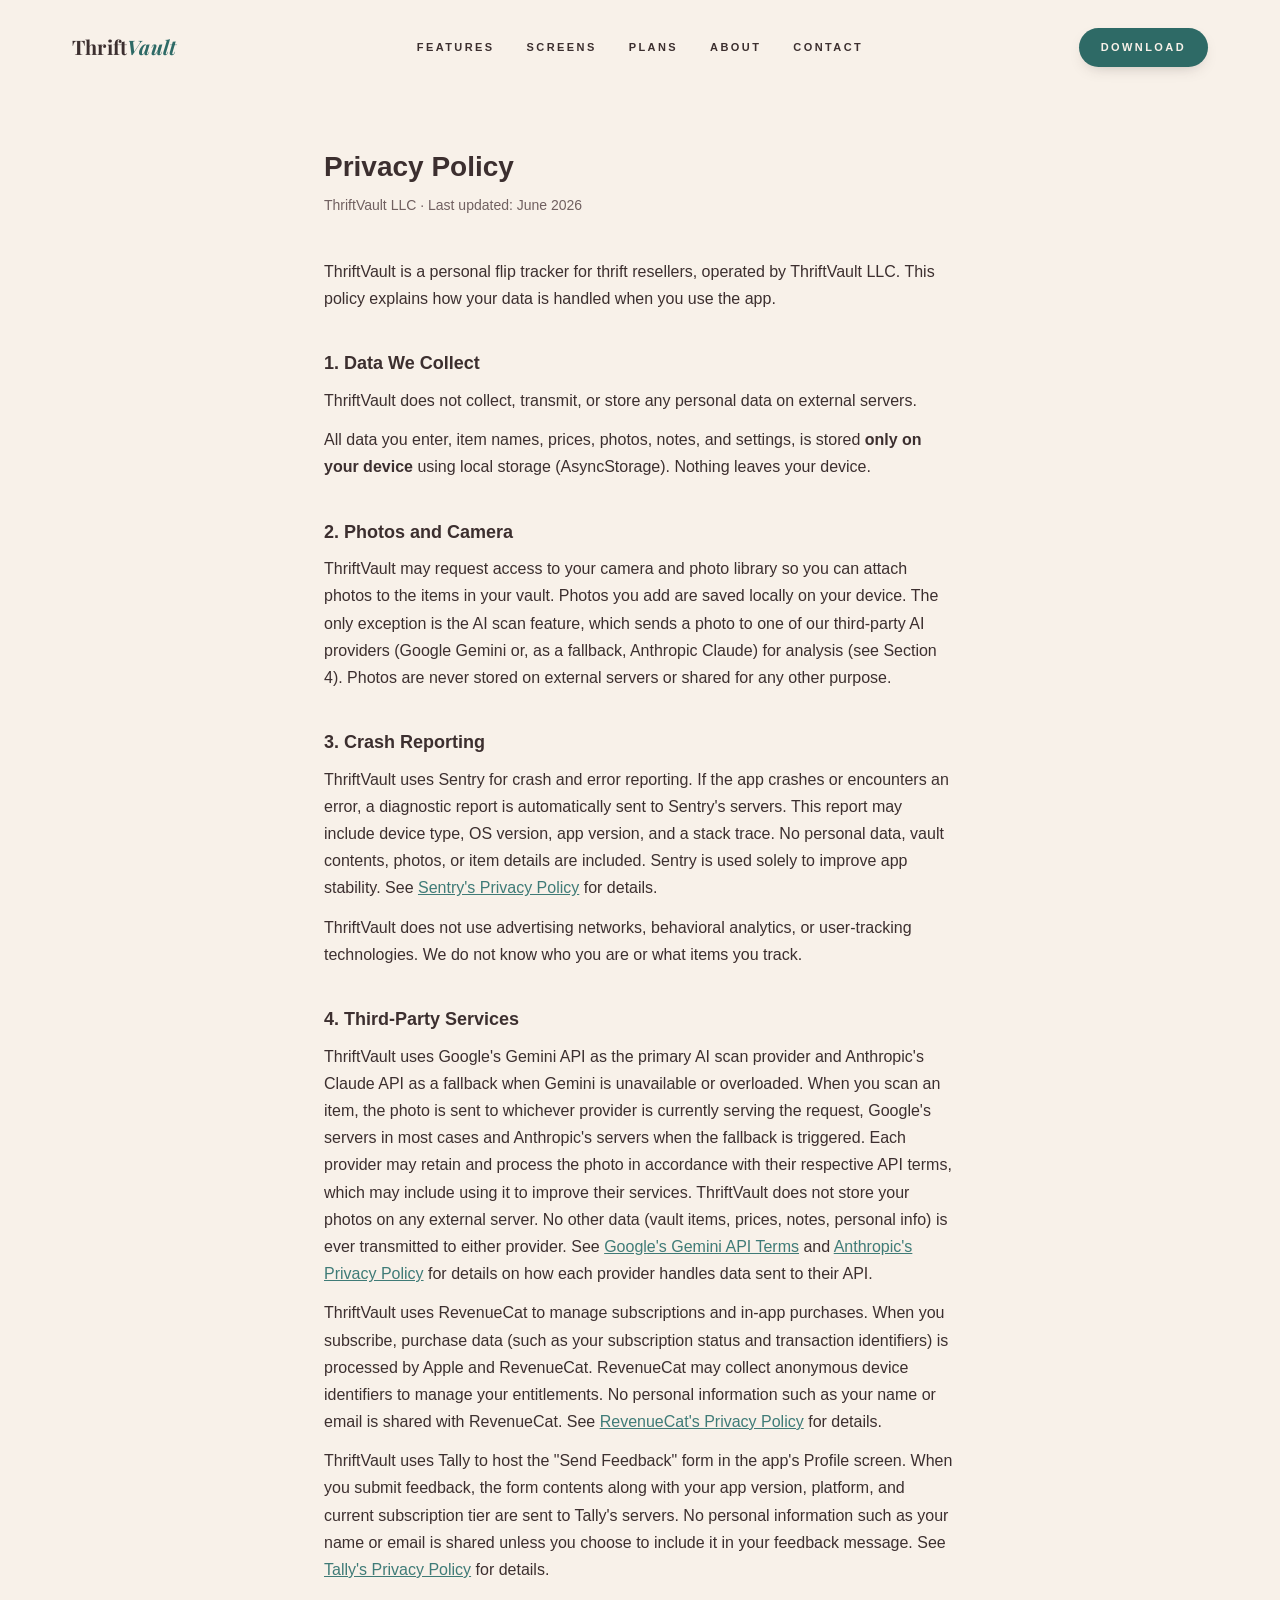
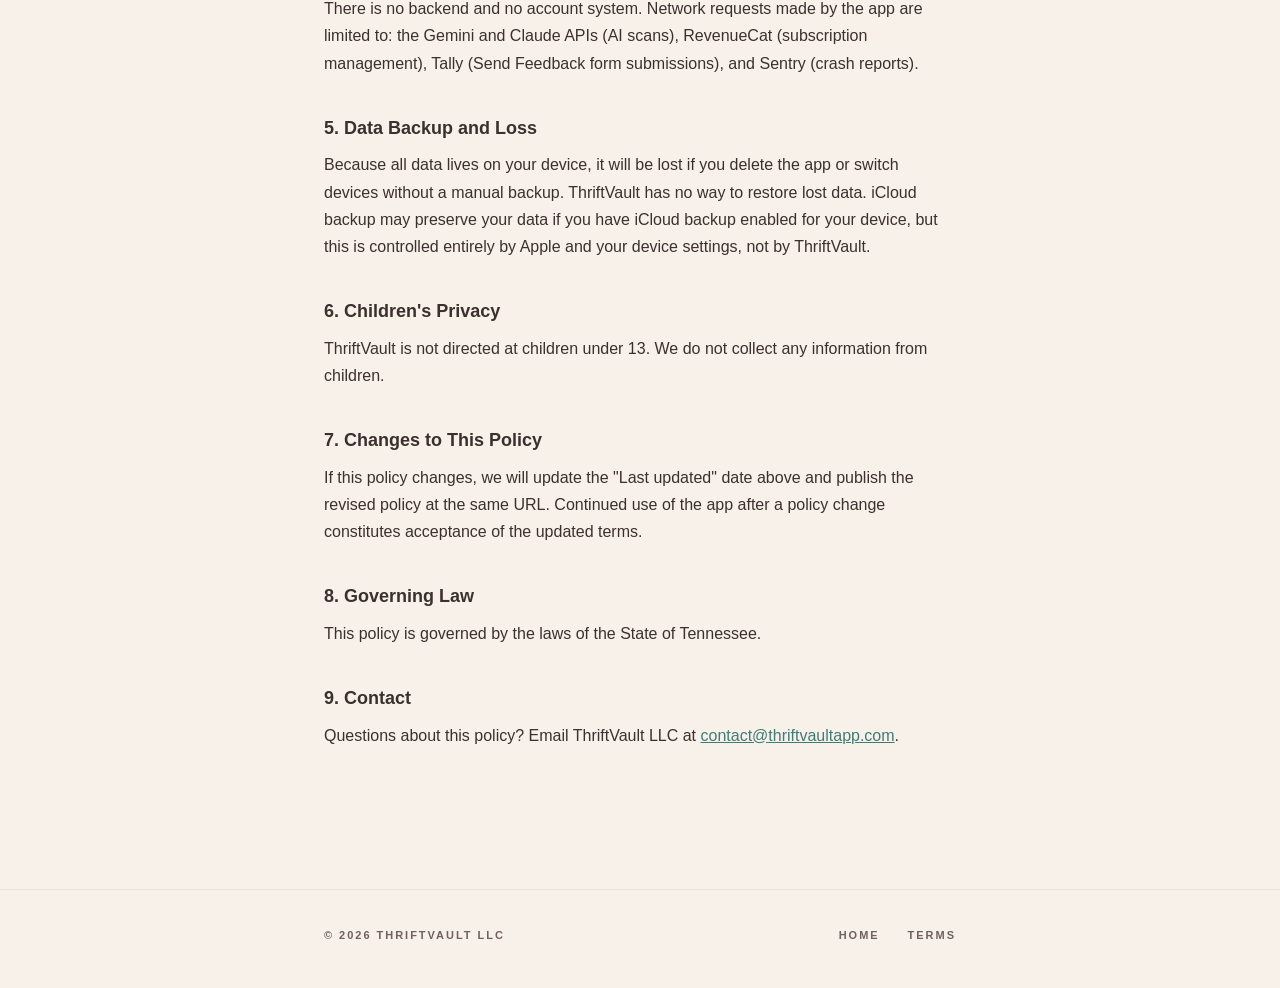
==== privacy-policy/index.html @ 51c5d29d "Remove Download CTA hover color change Keep the subtle lift on hover for affordance, but drop the te" ====
<!DOCTYPE html>
<html lang="en">
<head>
  <meta charset="UTF-8" />
  <meta name="viewport" content="width=device-width, initial-scale=1.0" />
  <title>ThriftVault, Privacy Policy</title>
  <link rel="preconnect" href="https://fonts.googleapis.com" />
  <link rel="preconnect" href="https://fonts.gstatic.com" crossorigin />
  <link href="https://fonts.googleapis.com/css2?family=Playfair+Display:ital,wght@0,700;1,700&display=swap" rel="stylesheet" />
  <style>
    *, *::before, *::after { box-sizing: border-box; }
    body {
      font-family: -apple-system, BlinkMacSystemFont, "Segoe UI", Helvetica, Arial, sans-serif;
      font-size: 16px;
      line-height: 1.7;
      color: #3C2F2F;
      background: #F8F1E9;
      margin: 0;
      padding: 0;
    }
    .wrap {
      max-width: 680px;
      margin: 0 auto;
      padding: 48px 24px 80px;
    }
    h1 {
      font-size: 28px;
      font-weight: 700;
      margin: 0 0 4px;
    }
    .meta {
      font-size: 14px;
      color: #706060;
      margin-bottom: 40px;
    }
    h2 {
      font-size: 18px;
      font-weight: 600;
      margin: 36px 0 8px;
    }
    p, li { color: #3C2F2F; margin: 0 0 12px; }
    ul { padding-left: 20px; margin: 0 0 12px; }
    a { color: #3F7B77; }
    hr { border: none; border-top: 1px solid #E8E2DC; margin: 40px 0; }
    footer {
      border-top: 1px solid #E8E2DC;
      padding: 32px 0 40px;
      margin-top: 48px;
    }
    .footer-inner {
      max-width: 680px;
      margin: 0 auto;
      padding: 0 24px;
      display: flex;
      align-items: center;
      justify-content: space-between;
      gap: 16px;
      flex-wrap: wrap;
    }
    .footer-imprint {
      font-size: 11px;
      letter-spacing: 0.18em;
      text-transform: uppercase;
      color: #706060;
      font-weight: 600;
    }
    .footer-links {
      display: flex;
      gap: 28px;
    }
    .footer-links a {
      position: relative;
      font-size: 11px;
      letter-spacing: 0.18em;
      text-transform: uppercase;
      color: #706060;
      font-weight: 600;
      text-decoration: none;
      padding: 4px 0;
      transition: color 160ms ease;
    }
    .footer-links a::after {
      content: '';
      position: absolute;
      left: 0;
      right: 0;
      bottom: -2px;
      height: 1px;
      background: #B5934F;
      transform: scaleX(0);
      transform-origin: center;
      transition: transform 220ms cubic-bezier(0.2, 0.8, 0.3, 1.0);
    }
    .footer-links a:hover { color: #3C2F2F; }
    .footer-links a:hover::after { transform: scaleX(1); }
    .topbar {
      display: grid;
      grid-template-columns: 1fr auto 1fr;
      align-items: center;
      gap: 24px;
      padding: 28px 32px;
      max-width: 1200px;
      margin: 0 auto;
    }
    .wordmark-link {
      justify-self: start;
      text-decoration: none;
    }
    .wordmark {
      font-family: 'Playfair Display', Georgia, serif;
      font-weight: 700;
      font-size: 20px;
      letter-spacing: 0.01em;
      color: #3C2F2F;
    }
    .wordmark em {
      font-style: italic;
      color: #2E6A66;
    }
    .topnav {
      display: flex;
      gap: 32px;
      justify-self: center;
    }
    .topnav a {
      position: relative;
      font-size: 11px;
      letter-spacing: 0.22em;
      text-transform: uppercase;
      color: #3C2F2F;
      text-decoration: none;
      font-weight: 600;
      padding: 4px 0;
      transition: color 160ms ease;
    }
    .topnav a::after {
      content: '';
      position: absolute;
      left: 0;
      right: 0;
      bottom: -2px;
      height: 1px;
      background: #B5934F;
      transform: scaleX(0);
      transform-origin: center;
      transition: transform 220ms cubic-bezier(0.2, 0.8, 0.3, 1.0);
    }
    .topnav a:hover { color: #3C2F2F; }
    .topnav a:hover::after { transform: scaleX(1); }
    .topbar-cta {
      justify-self: end;
      display: inline-block;
      padding: 10px 22px;
      background: #2E6A66;
      color: #F8F1E9;
      font-size: 11px;
      letter-spacing: 0.22em;
      text-transform: uppercase;
      font-weight: 600;
      border-radius: 999px;
      text-decoration: none;
      transition: background 160ms ease, transform 160ms ease, box-shadow 160ms ease;
      box-shadow: 0 6px 16px -8px rgba(60, 47, 47, 0.35);
    }
    .topbar-cta:hover { transform: translateY(-1px); }
    .topbar-cta:active { transform: translateY(1px); }
    .topbar-cta:focus-visible {
      outline: 2px solid #B5934F;
      outline-offset: 4px;
    }
    @media (max-width: 640px) {
      .topbar {
        grid-template-columns: 1fr;
        justify-items: center;
        gap: 14px;
        padding: 20px 24px;
      }
      .wordmark-link { justify-self: center; }
      .topnav { gap: 18px; flex-wrap: wrap; justify-content: center; }
      .topnav a { font-size: 10px; letter-spacing: 0.18em; }
      .topbar-cta { justify-self: center; padding: 9px 20px; font-size: 10px; letter-spacing: 0.18em; }
    }
  </style>
</head>
<body>
  <header class="topbar">
    <a href="/" class="wordmark-link">
      <div class="wordmark">Thrift<em>Vault</em></div>
    </a>
    <nav class="topnav" aria-label="Primary">
      <a href="/#features">Features</a>
      <a href="/#screens">Screens</a>
      <a href="/#plans">Plans</a>
      <a href="/#about">About</a>
      <a href="/#contact">Contact</a>
    </nav>
    <a class="topbar-cta" href="https://apps.apple.com/app/id6772308542" aria-label="Download ThriftVault on the App Store">Download</a>
  </header>
  <div class="wrap">
    <h1>Privacy Policy</h1>
    <p class="meta">ThriftVault LLC &middot; Last updated: June 2026</p>

    <p>
      ThriftVault is a personal flip tracker for thrift resellers, operated by ThriftVault LLC.
      This policy explains how your data is handled when you use the app.
    </p>

    <h2>1. Data We Collect</h2>
    <p>ThriftVault does not collect, transmit, or store any personal data on external servers.</p>
    <p>All data you enter, item names, prices, photos, notes, and settings, is stored
    <strong>only on your device</strong> using local storage (AsyncStorage). Nothing leaves your device.</p>

    <h2>2. Photos and Camera</h2>
    <p>
      ThriftVault may request access to your camera and photo library so you can attach photos to
      the items in your vault. Photos you add are saved locally on your device. The only exception
      is the AI scan feature, which sends a photo to one of our third-party AI providers (Google
      Gemini or, as a fallback, Anthropic Claude) for analysis (see Section 4). Photos are never
      stored on external servers or shared for any other purpose.
    </p>

    <h2>3. Crash Reporting</h2>
    <p>
      ThriftVault uses Sentry for crash and error reporting. If the app crashes or encounters
      an error, a diagnostic report is automatically sent to Sentry's servers. This report may
      include device type, OS version, app version, and a stack trace. No personal data,
      vault contents, photos, or item details are included. Sentry is used solely to improve
      app stability. See <a href="https://sentry.io/privacy/">Sentry's Privacy Policy</a> for details.
    </p>
    <p>
      ThriftVault does not use advertising networks, behavioral analytics, or user-tracking
      technologies. We do not know who you are or what items you track.
    </p>

    <h2>4. Third-Party Services</h2>
    <p>
      ThriftVault uses Google's Gemini API as the primary AI scan provider and Anthropic's Claude
      API as a fallback when Gemini is unavailable or overloaded. When you scan an item, the photo
      is sent to whichever provider is currently serving the request, Google's servers in most
      cases and Anthropic's servers when the fallback is triggered. Each provider may retain and
      process the photo in accordance with their respective API terms, which may include using it
      to improve their services. ThriftVault does not store your photos on any external server.
      No other data (vault items, prices, notes, personal info) is ever transmitted to either
      provider. See
      <a href="https://ai.google.dev/gemini-api/terms">Google's Gemini API Terms</a> and
      <a href="https://www.anthropic.com/legal/privacy">Anthropic's Privacy Policy</a>
      for details on how each provider handles data sent to their API.
    </p>
    <p>
      ThriftVault uses RevenueCat to manage subscriptions and in-app purchases. When you
      subscribe, purchase data (such as your subscription status and transaction identifiers)
      is processed by Apple and RevenueCat. RevenueCat may collect anonymous device identifiers
      to manage your entitlements. No personal information such as your name or email is shared
      with RevenueCat. See
      <a href="https://www.revenuecat.com/privacy/">RevenueCat's Privacy Policy</a> for details.
    </p>
    <p>
      ThriftVault uses Tally to host the "Send Feedback" form in the app's Profile screen.
      When you submit feedback, the form contents along with your app version, platform, and
      current subscription tier are sent to Tally's servers. No personal information such as
      your name or email is shared unless you choose to include it in your feedback message.
      See <a href="https://tally.so/help/privacy-policy">Tally's Privacy Policy</a> for details.
    </p>
    <p>
      There is no backend and no account system. Network requests made by the app are limited to:
      the Gemini and Claude APIs (AI scans), RevenueCat (subscription management), Tally
      (Send Feedback form submissions), and Sentry (crash reports).
    </p>

    <h2>5. Data Backup and Loss</h2>
    <p>
      Because all data lives on your device, it will be lost if you delete the app or switch
      devices without a manual backup. ThriftVault has no way to restore lost data.
      iCloud backup may preserve your data if you have iCloud backup enabled for your device,
      but this is controlled entirely by Apple and your device settings, not by ThriftVault.
    </p>

    <h2>6. Children's Privacy</h2>
    <p>
      ThriftVault is not directed at children under 13. We do not collect any
      information from children.
    </p>

    <h2>7. Changes to This Policy</h2>
    <p>
      If this policy changes, we will update the "Last updated" date above and publish the
      revised policy at the same URL. Continued use of the app after a policy change
      constitutes acceptance of the updated terms.
    </p>

    <h2>8. Governing Law</h2>
    <p>
      This policy is governed by the laws of the State of Tennessee.
    </p>

    <h2>9. Contact</h2>
    <p>
      Questions about this policy? Email ThriftVault LLC at
      <a href="mailto:contact@thriftvaultapp.com">contact@thriftvaultapp.com</a>.
    </p>

  </div>
  <footer>
    <div class="footer-inner">
      <div class="footer-imprint">© 2026 ThriftVault LLC</div>
      <div class="footer-links">
        <a href="/">Home</a>
        <a href="/terms/">Terms</a>
      </div>
    </div>
  </footer>
</body>
</html>
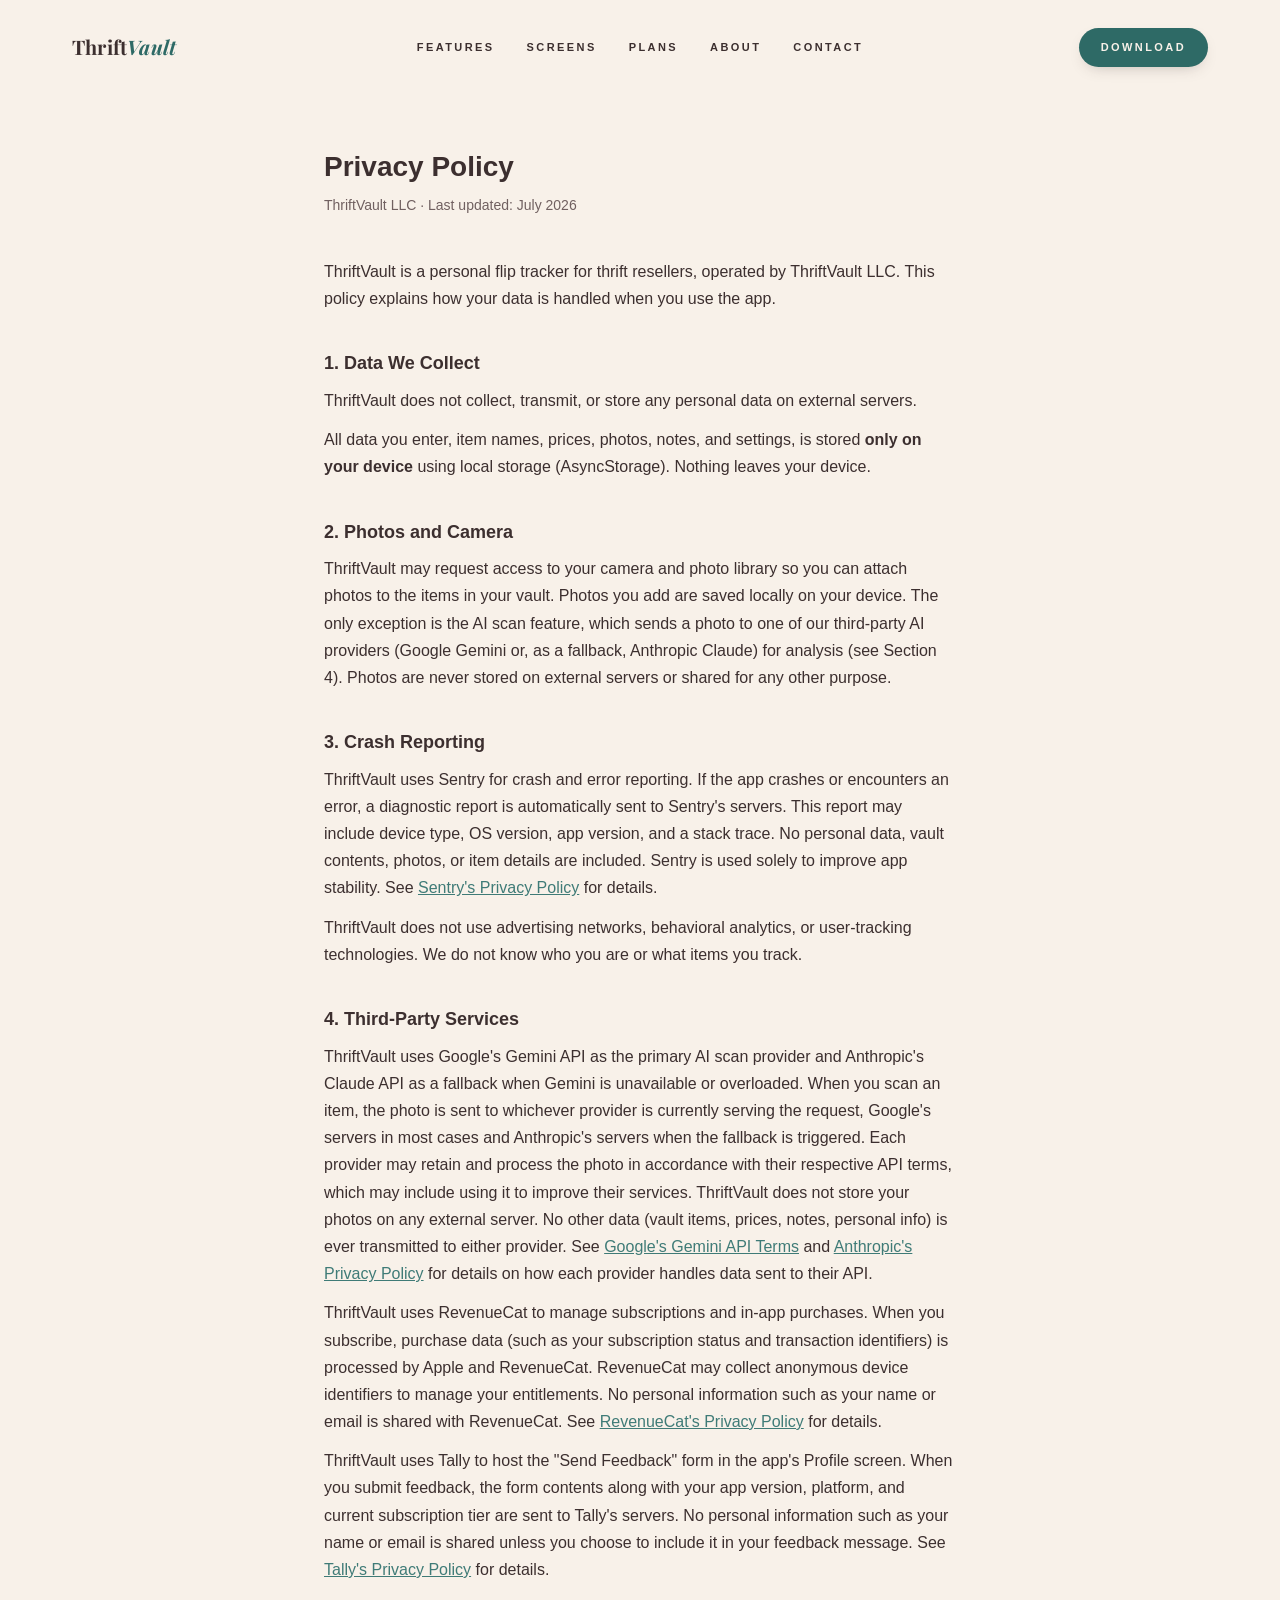
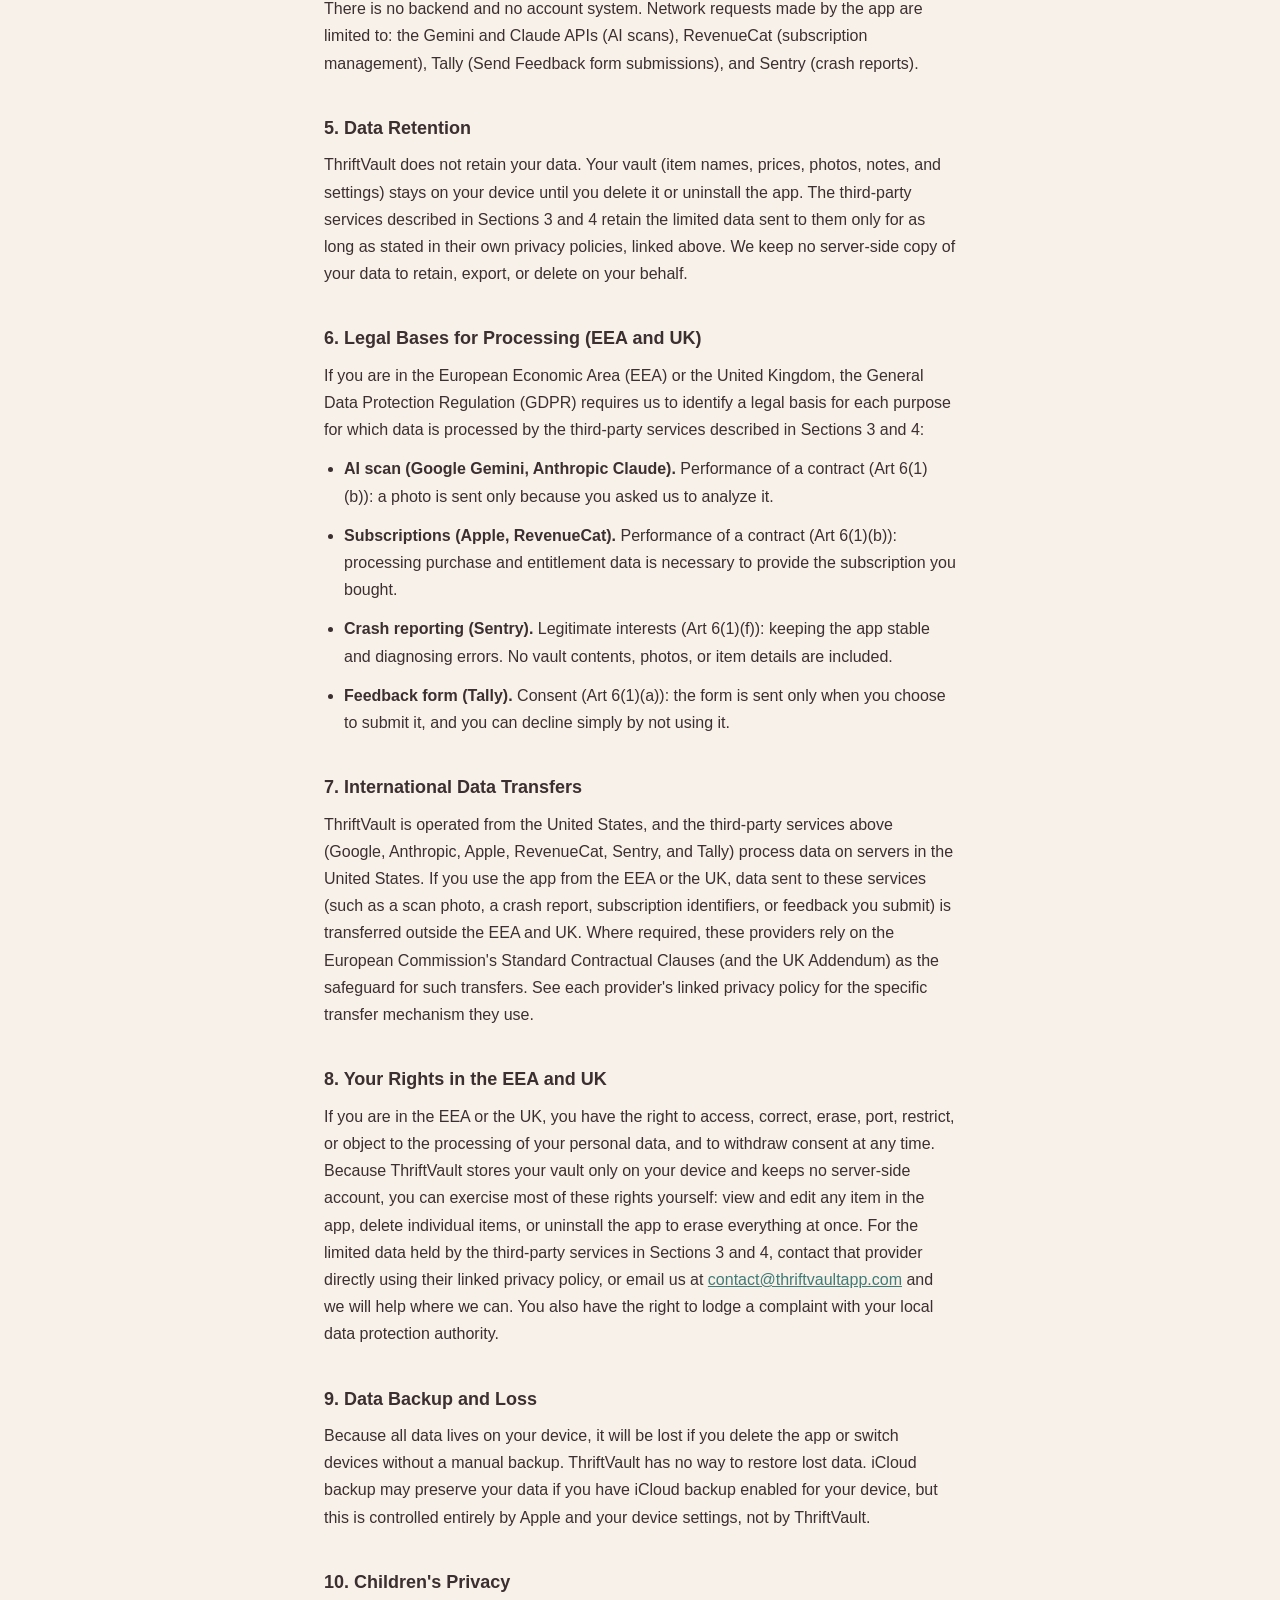
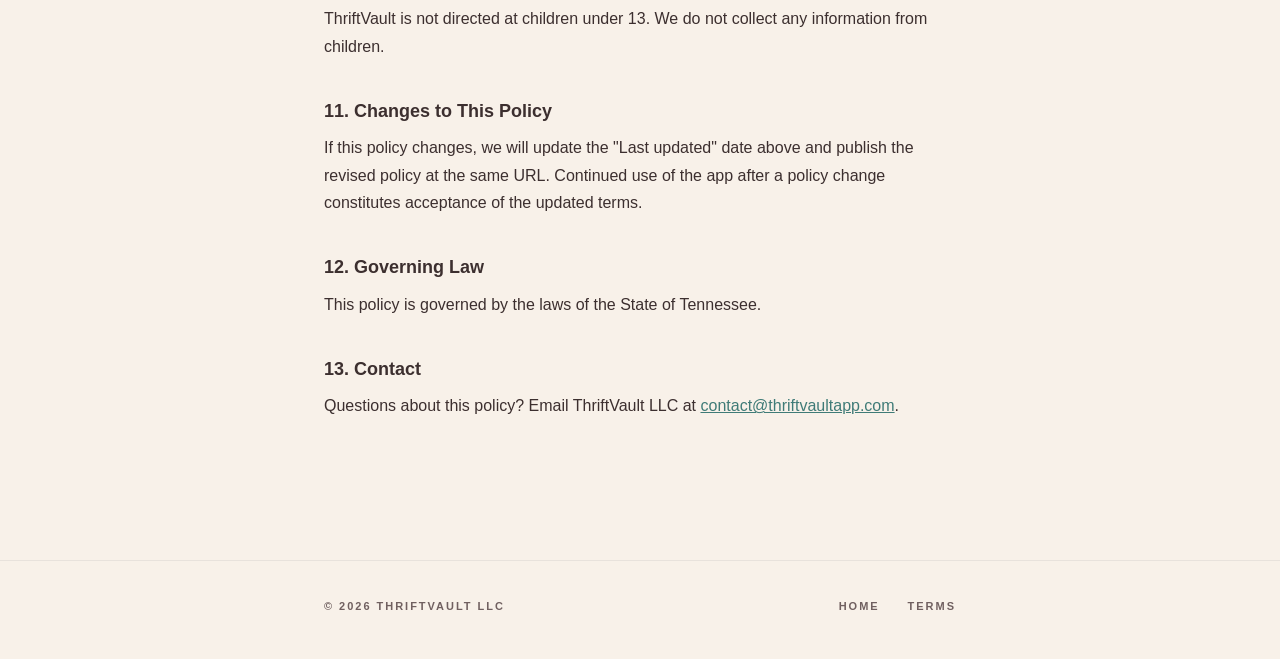
==== commit cfc7cb72: "Self-host fonts and add GDPR sections to privacy policy EU launch prep: replace the Google Fonts CDN" ====
--- a/privacy-policy/index.html
+++ b/privacy-policy/index.html
@@ -4,9 +4,7 @@
   <meta charset="UTF-8" />
   <meta name="viewport" content="width=device-width, initial-scale=1.0" />
   <title>ThriftVault, Privacy Policy</title>
-  <link rel="preconnect" href="https://fonts.googleapis.com" />
-  <link rel="preconnect" href="https://fonts.gstatic.com" crossorigin />
-  <link href="https://fonts.googleapis.com/css2?family=Playfair+Display:ital,wght@0,700;1,700&display=swap" rel="stylesheet" />
+  <link rel="stylesheet" href="/assets/fonts/fonts.css" />
   <style>
     *, *::before, *::after { box-sizing: border-box; }
     body {
@@ -162,7 +160,7 @@
       transition: background 160ms ease, transform 160ms ease, box-shadow 160ms ease;
       box-shadow: 0 6px 16px -8px rgba(60, 47, 47, 0.35);
     }
-    .topbar-cta:hover { transform: translateY(-1px); }
+    .topbar-cta:hover { color: #F8F1E9; }
     .topbar-cta:active { transform: translateY(1px); }
     .topbar-cta:focus-visible {
       outline: 2px solid #B5934F;
@@ -198,7 +196,7 @@
   </header>
   <div class="wrap">
     <h1>Privacy Policy</h1>
-    <p class="meta">ThriftVault LLC &middot; Last updated: June 2026</p>
+    <p class="meta">ThriftVault LLC &middot; Last updated: July 2026</p>
 
     <p>
       ThriftVault is a personal flip tracker for thrift resellers, operated by ThriftVault LLC.
@@ -267,7 +265,61 @@
       (Send Feedback form submissions), and Sentry (crash reports).
     </p>
 
-    <h2>5. Data Backup and Loss</h2>
+    <h2>5. Data Retention</h2>
+    <p>
+      ThriftVault does not retain your data. Your vault (item names, prices, photos, notes,
+      and settings) stays on your device until you delete it or uninstall the app. The
+      third-party services described in Sections 3 and 4 retain the limited data sent to them
+      only for as long as stated in their own privacy policies, linked above. We keep no
+      server-side copy of your data to retain, export, or delete on your behalf.
+    </p>
+
+    <h2>6. Legal Bases for Processing (EEA and UK)</h2>
+    <p>
+      If you are in the European Economic Area (EEA) or the United Kingdom, the General Data
+      Protection Regulation (GDPR) requires us to identify a legal basis for each purpose for
+      which data is processed by the third-party services described in Sections 3 and 4:
+    </p>
+    <ul>
+      <li><strong>AI scan (Google Gemini, Anthropic Claude).</strong> Performance of a
+      contract (Art 6(1)(b)): a photo is sent only because you asked us to analyze it.</li>
+      <li><strong>Subscriptions (Apple, RevenueCat).</strong> Performance of a contract
+      (Art 6(1)(b)): processing purchase and entitlement data is necessary to provide the
+      subscription you bought.</li>
+      <li><strong>Crash reporting (Sentry).</strong> Legitimate interests (Art 6(1)(f)):
+      keeping the app stable and diagnosing errors. No vault contents, photos, or item
+      details are included.</li>
+      <li><strong>Feedback form (Tally).</strong> Consent (Art 6(1)(a)): the form is sent
+      only when you choose to submit it, and you can decline simply by not using it.</li>
+    </ul>
+
+    <h2>7. International Data Transfers</h2>
+    <p>
+      ThriftVault is operated from the United States, and the third-party services above
+      (Google, Anthropic, Apple, RevenueCat, Sentry, and Tally) process data on servers in
+      the United States. If you use the app from the EEA or the UK, data sent to these
+      services (such as a scan photo, a crash report, subscription identifiers, or feedback
+      you submit) is transferred outside the EEA and UK. Where required, these providers rely
+      on the European Commission's Standard Contractual Clauses (and the UK Addendum) as the
+      safeguard for such transfers. See each provider's linked privacy policy for the specific
+      transfer mechanism they use.
+    </p>
+
+    <h2>8. Your Rights in the EEA and UK</h2>
+    <p>
+      If you are in the EEA or the UK, you have the right to access, correct, erase, port,
+      restrict, or object to the processing of your personal data, and to withdraw consent at
+      any time. Because ThriftVault stores your vault only on your device and keeps no
+      server-side account, you can exercise most of these rights yourself: view and edit any
+      item in the app, delete individual items, or uninstall the app to erase everything at
+      once. For the limited data held by the third-party services in Sections 3 and 4, contact
+      that provider directly using their linked privacy policy, or email us at
+      <a href="mailto:contact@thriftvaultapp.com">contact@thriftvaultapp.com</a> and we will
+      help where we can. You also have the right to lodge a complaint with your local data
+      protection authority.
+    </p>
+
+    <h2>9. Data Backup and Loss</h2>
     <p>
       Because all data lives on your device, it will be lost if you delete the app or switch
       devices without a manual backup. ThriftVault has no way to restore lost data.
@@ -275,25 +327,25 @@
       but this is controlled entirely by Apple and your device settings, not by ThriftVault.
     </p>
 
-    <h2>6. Children's Privacy</h2>
+    <h2>10. Children's Privacy</h2>
     <p>
       ThriftVault is not directed at children under 13. We do not collect any
       information from children.
     </p>
 
-    <h2>7. Changes to This Policy</h2>
+    <h2>11. Changes to This Policy</h2>
     <p>
       If this policy changes, we will update the "Last updated" date above and publish the
       revised policy at the same URL. Continued use of the app after a policy change
       constitutes acceptance of the updated terms.
     </p>
 
-    <h2>8. Governing Law</h2>
+    <h2>12. Governing Law</h2>
     <p>
       This policy is governed by the laws of the State of Tennessee.
     </p>
 
-    <h2>9. Contact</h2>
+    <h2>13. Contact</h2>
     <p>
       Questions about this policy? Email ThriftVault LLC at
       <a href="mailto:contact@thriftvaultapp.com">contact@thriftvaultapp.com</a>.
--- a/assets/fonts/fonts.css
+++ b/assets/fonts/fonts.css
@@ -0,0 +1,54 @@
+/* Self-hosted webfonts, latin subset, woff2.
+   Served from thriftvaultapp.com so no request ever reaches Google's CDN
+   (avoids the Google Fonts IP-transfer GDPR issue). */
+
+@font-face {
+  font-family: 'DM Sans';
+  font-style: normal;
+  font-weight: 400;
+  font-display: swap;
+  src: url('DMSans-Regular.woff2') format('woff2');
+}
+@font-face {
+  font-family: 'DM Sans';
+  font-style: normal;
+  font-weight: 500;
+  font-display: swap;
+  src: url('DMSans-Medium.woff2') format('woff2');
+}
+@font-face {
+  font-family: 'DM Sans';
+  font-style: normal;
+  font-weight: 600;
+  font-display: swap;
+  src: url('DMSans-SemiBold.woff2') format('woff2');
+}
+
+@font-face {
+  font-family: 'Playfair Display';
+  font-style: normal;
+  font-weight: 400;
+  font-display: swap;
+  src: url('PlayfairDisplay-Regular.woff2') format('woff2');
+}
+@font-face {
+  font-family: 'Playfair Display';
+  font-style: italic;
+  font-weight: 400;
+  font-display: swap;
+  src: url('PlayfairDisplay-Italic.woff2') format('woff2');
+}
+@font-face {
+  font-family: 'Playfair Display';
+  font-style: normal;
+  font-weight: 700;
+  font-display: swap;
+  src: url('PlayfairDisplay-Bold.woff2') format('woff2');
+}
+@font-face {
+  font-family: 'Playfair Display';
+  font-style: italic;
+  font-weight: 700;
+  font-display: swap;
+  src: url('PlayfairDisplay-BoldItalic.woff2') format('woff2');
+}
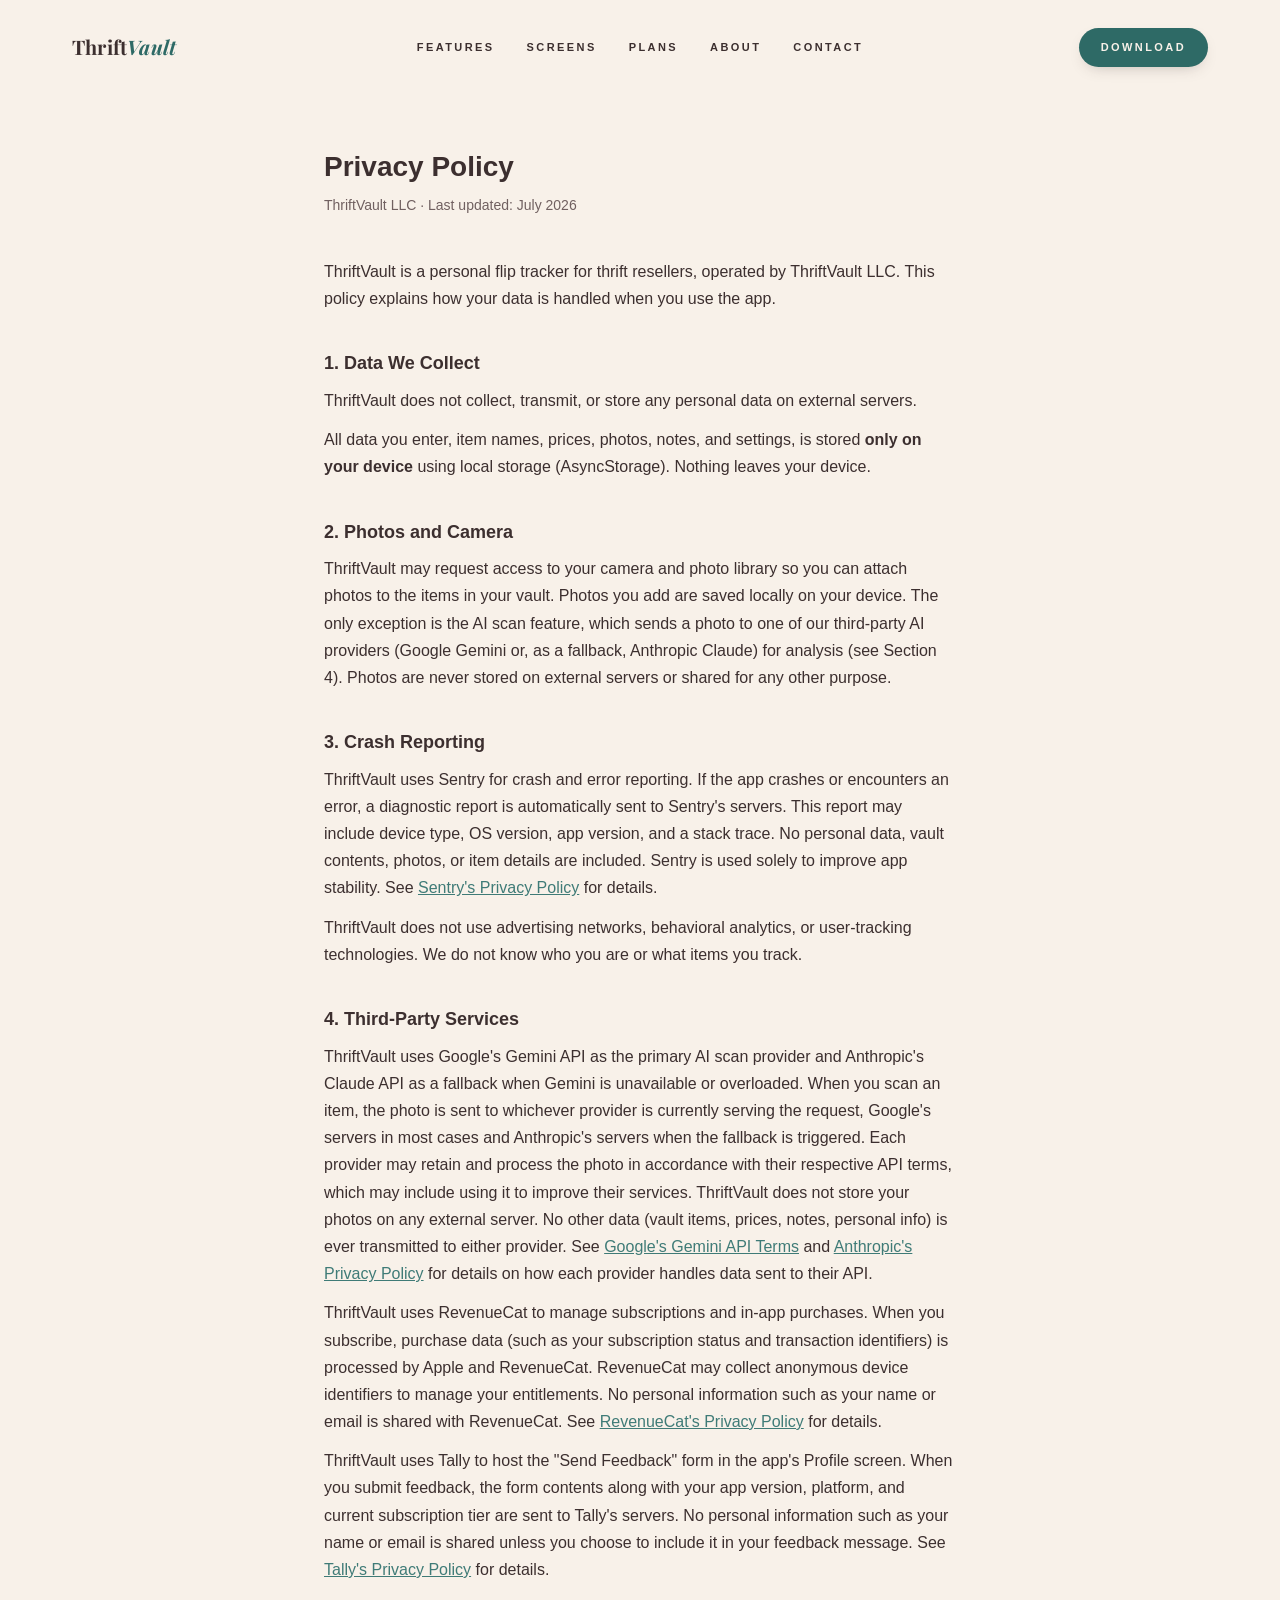
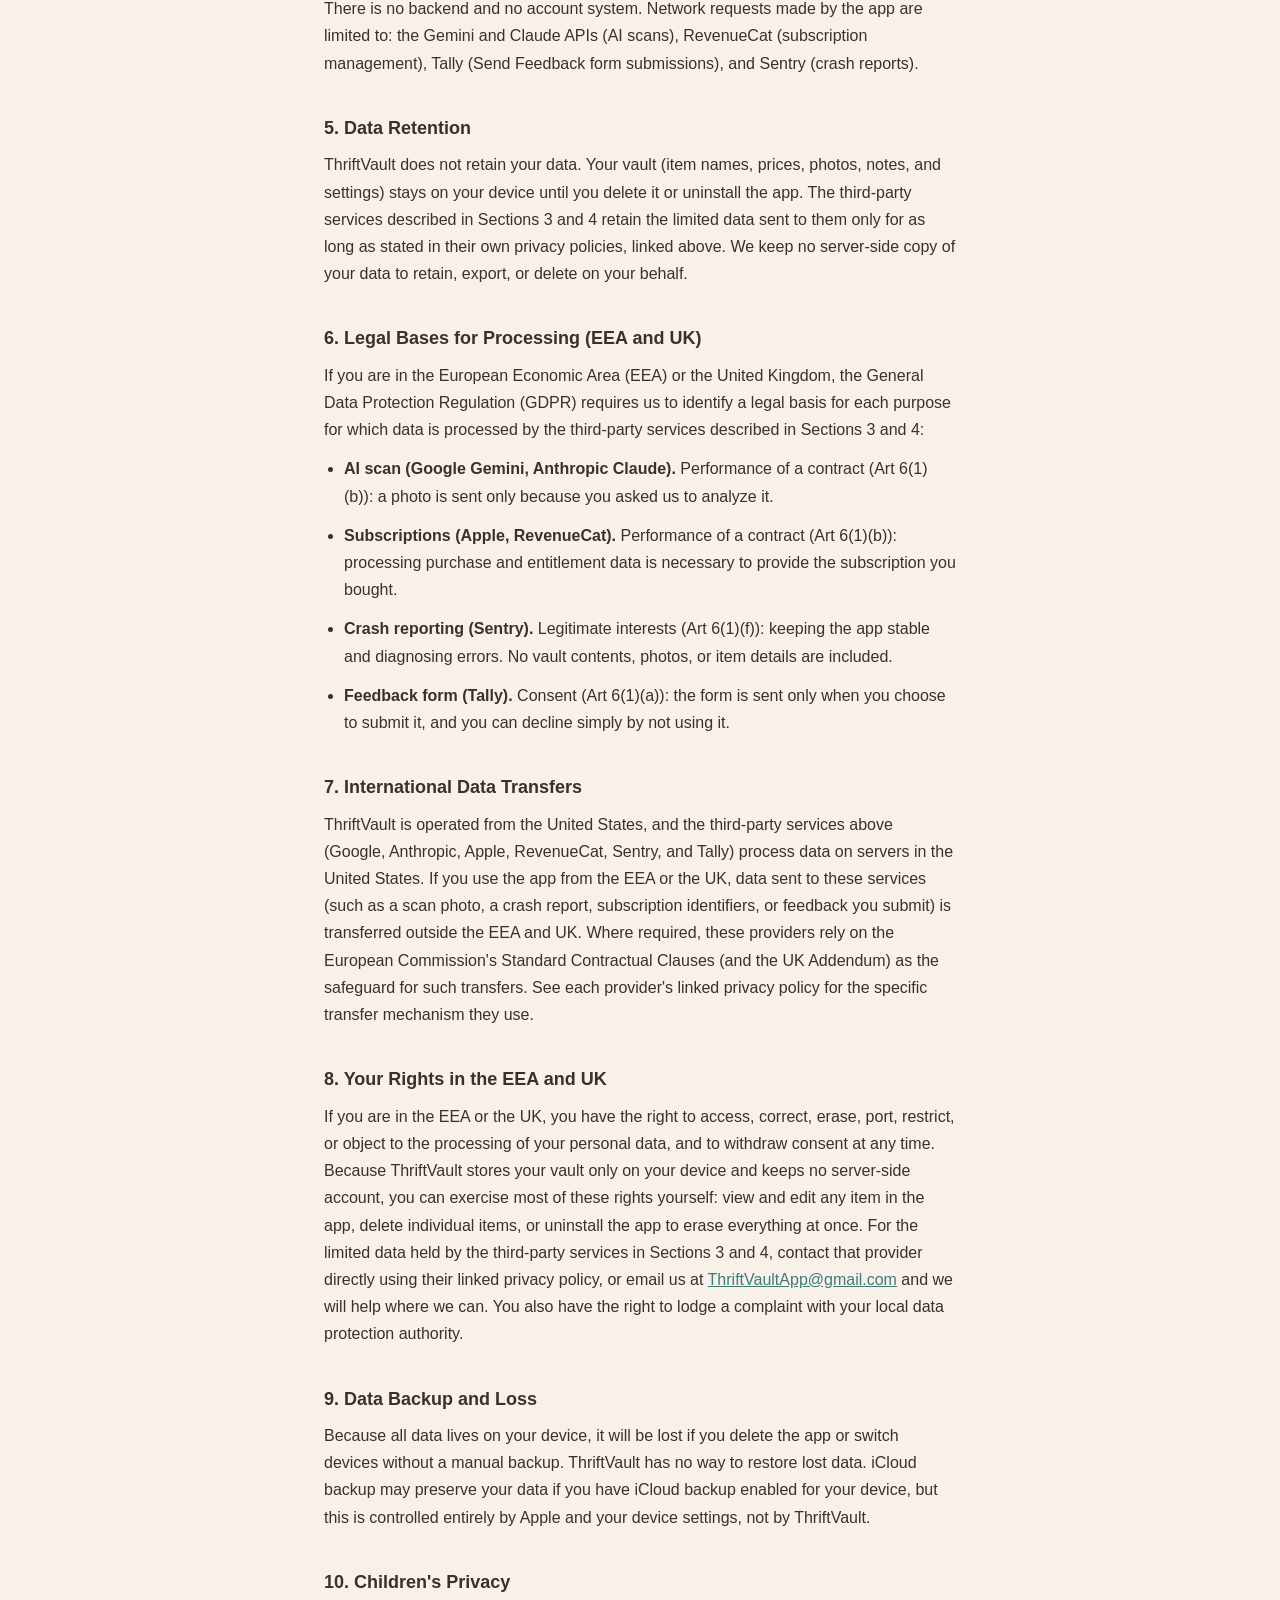
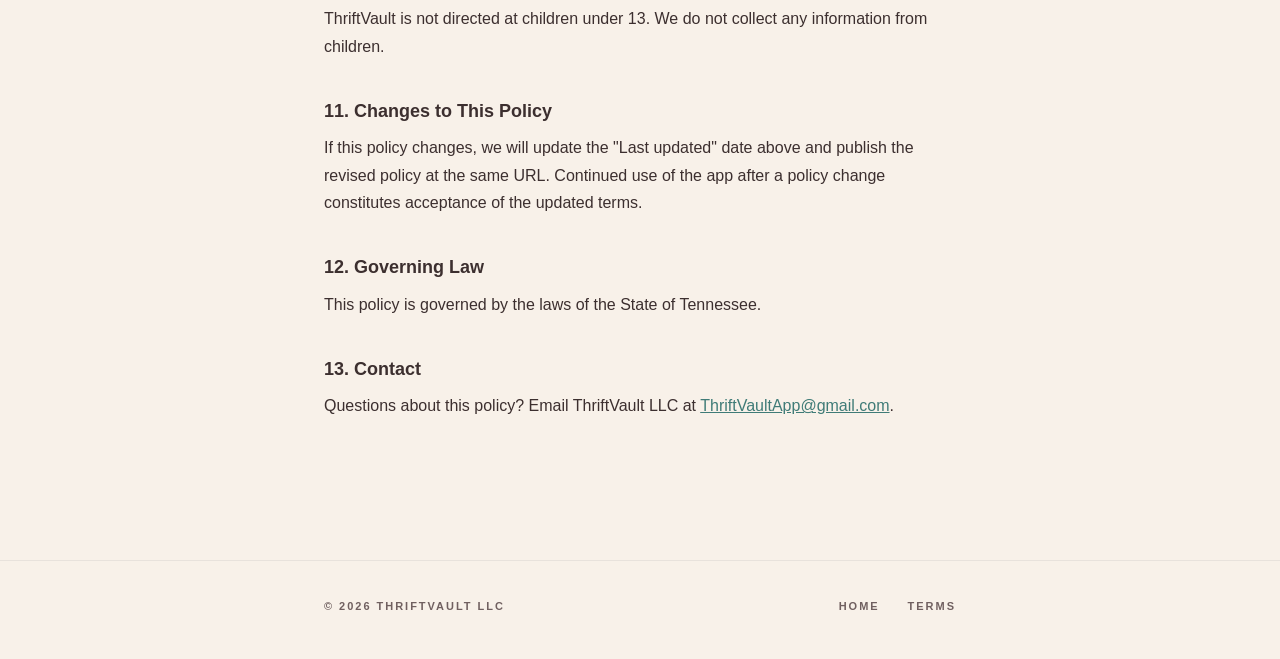
==== commit da6c043d: "Update contact email and simplify screenshots section styling Replace contact@thriftvaultapp.com wit" ====
--- a/privacy-policy/index.html
+++ b/privacy-policy/index.html
@@ -166,17 +166,26 @@
       outline: 2px solid #B5934F;
       outline-offset: 4px;
     }
+    @media (max-width: 920px) {
+      .topbar { padding: 20px 24px; gap: 16px; }
+      .topnav { gap: 24px; }
+    }
+
     @media (max-width: 640px) {
       .topbar {
         grid-template-columns: 1fr;
         justify-items: center;
         gap: 14px;
-        padding: 20px 24px;
       }
       .wordmark-link { justify-self: center; }
-      .topnav { gap: 18px; flex-wrap: wrap; justify-content: center; }
+      .topnav { gap: 22px; }
       .topnav a { font-size: 10px; letter-spacing: 0.18em; }
       .topbar-cta { justify-self: center; padding: 9px 20px; font-size: 10px; letter-spacing: 0.18em; }
+    }
+
+    @media (max-width: 480px) {
+      .topbar { padding: 16px 20px; }
+      .topnav { gap: 18px; }
     }
   </style>
 </head>
@@ -314,7 +323,7 @@
       item in the app, delete individual items, or uninstall the app to erase everything at
       once. For the limited data held by the third-party services in Sections 3 and 4, contact
       that provider directly using their linked privacy policy, or email us at
-      <a href="mailto:contact@thriftvaultapp.com">contact@thriftvaultapp.com</a> and we will
+      <a href="mailto:ThriftVaultApp@gmail.com">ThriftVaultApp@gmail.com</a> and we will
       help where we can. You also have the right to lodge a complaint with your local data
       protection authority.
     </p>
@@ -348,7 +357,7 @@
     <h2>13. Contact</h2>
     <p>
       Questions about this policy? Email ThriftVault LLC at
-      <a href="mailto:contact@thriftvaultapp.com">contact@thriftvaultapp.com</a>.
+      <a href="mailto:ThriftVaultApp@gmail.com">ThriftVaultApp@gmail.com</a>.
     </p>
 
   </div>
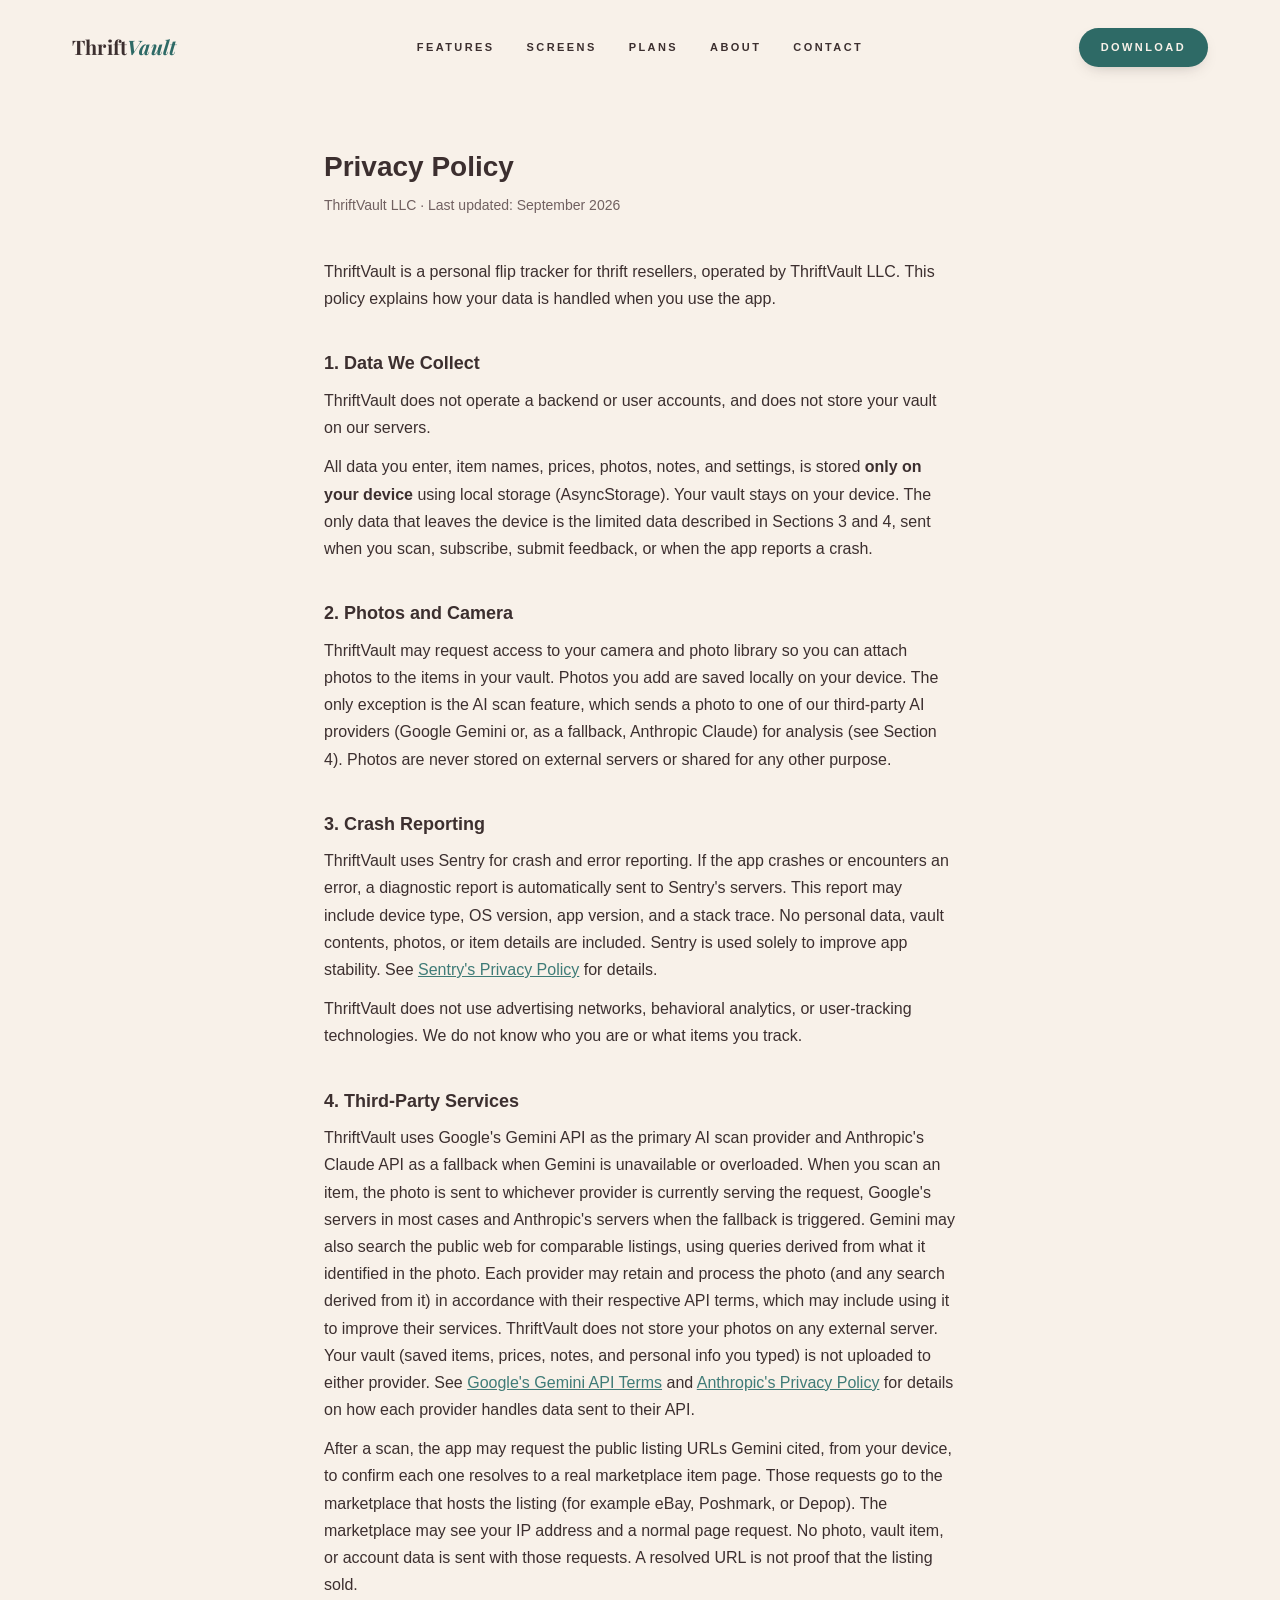
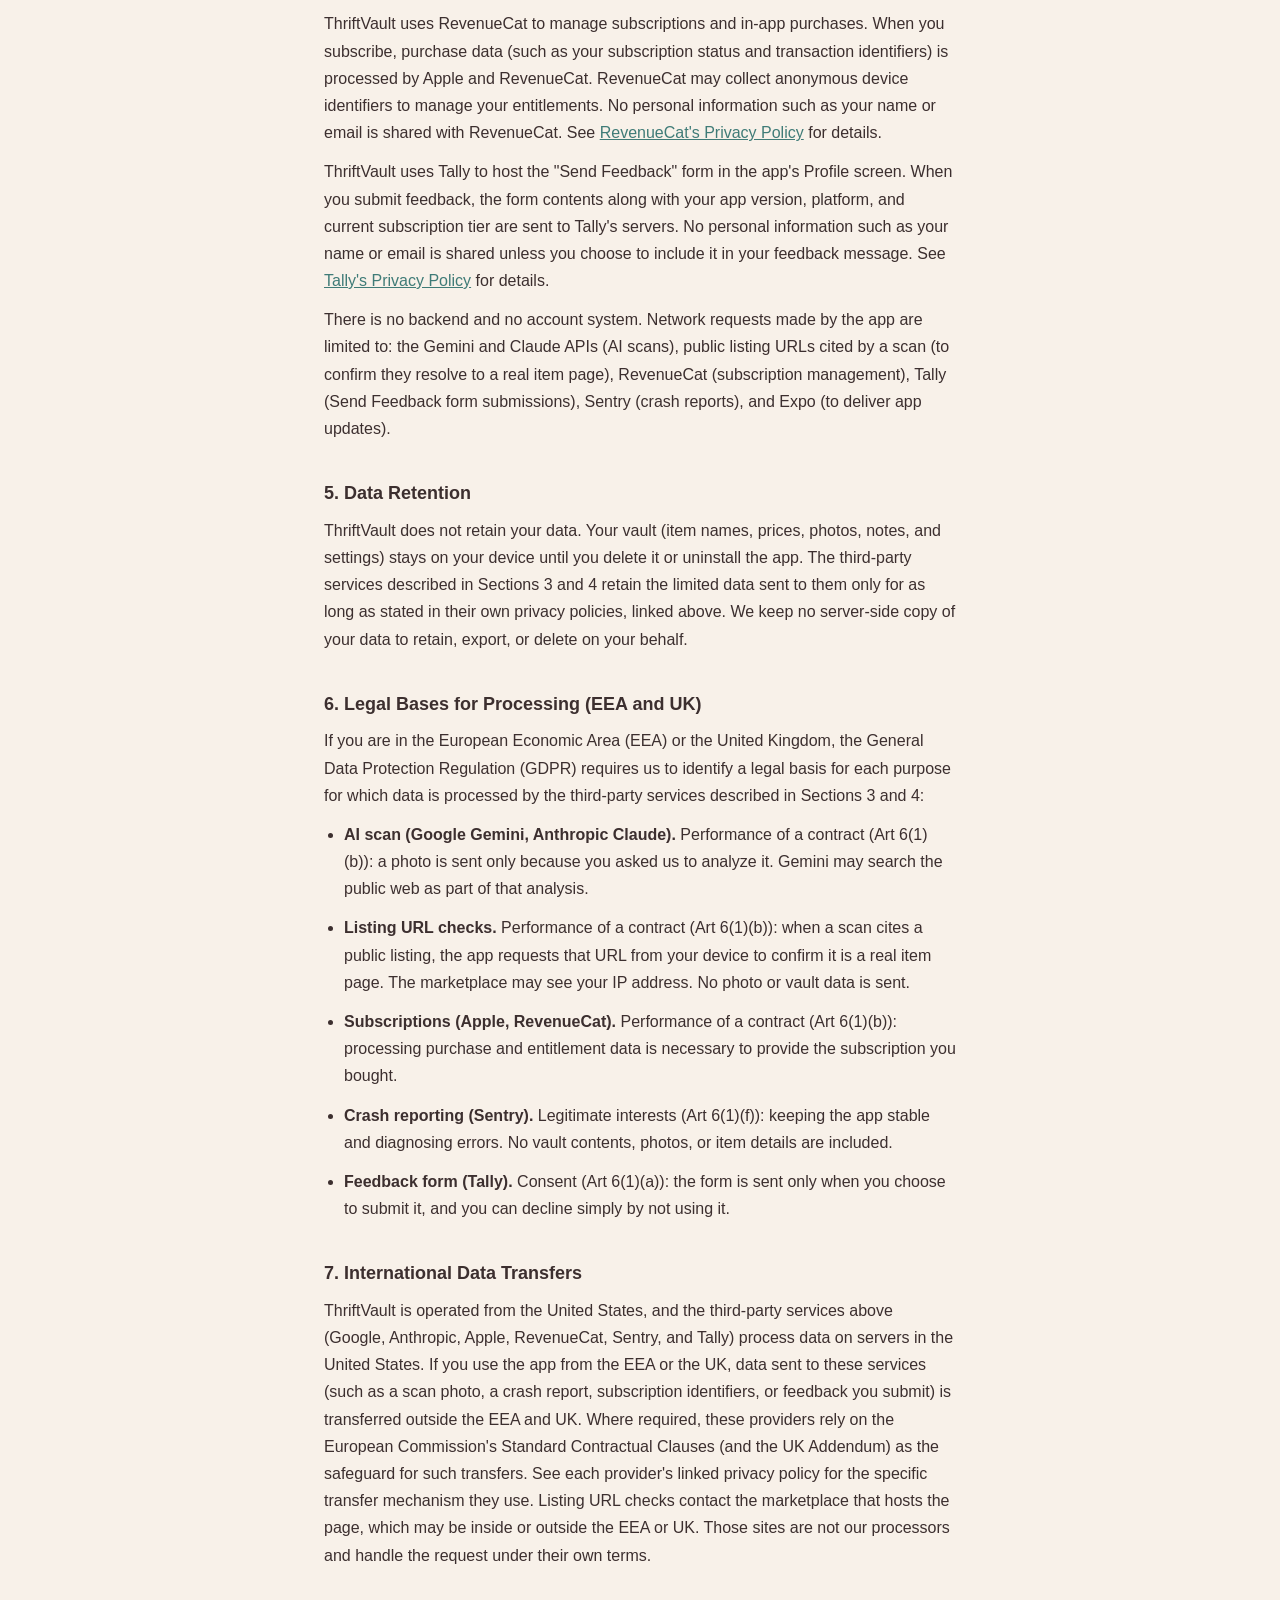
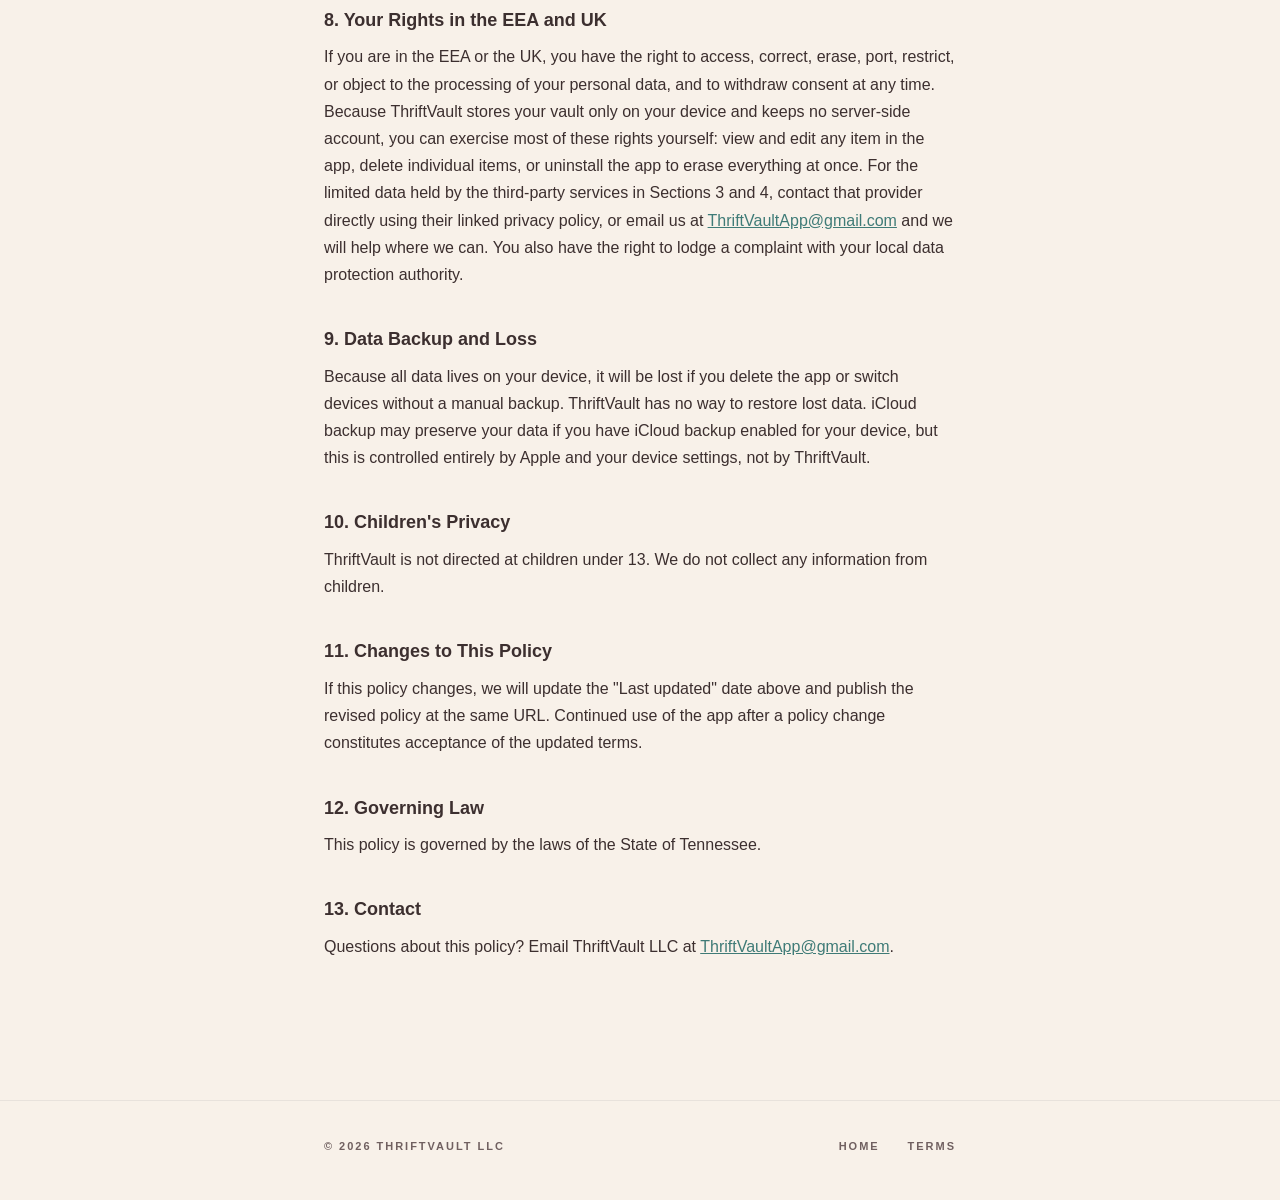
==== commit f99a97f7: "Update privacy and terms for grounded scan listing checks. Co-authored-by: Cursor <cursoragent@curso" ====
--- a/privacy-policy/index.html
+++ b/privacy-policy/index.html
@@ -205,7 +205,7 @@
   </header>
   <div class="wrap">
     <h1>Privacy Policy</h1>
-    <p class="meta">ThriftVault LLC &middot; Last updated: July 2026</p>
+    <p class="meta">ThriftVault LLC &middot; Last updated: September 2026</p>
 
     <p>
       ThriftVault is a personal flip tracker for thrift resellers, operated by ThriftVault LLC.
@@ -213,9 +213,11 @@
     </p>
 
     <h2>1. Data We Collect</h2>
-    <p>ThriftVault does not collect, transmit, or store any personal data on external servers.</p>
+    <p>ThriftVault does not operate a backend or user accounts, and does not store your vault on our servers.</p>
     <p>All data you enter, item names, prices, photos, notes, and settings, is stored
-    <strong>only on your device</strong> using local storage (AsyncStorage). Nothing leaves your device.</p>
+    <strong>only on your device</strong> using local storage (AsyncStorage). Your vault stays
+    on your device. The only data that leaves the device is the limited data described in
+    Sections 3 and 4, sent when you scan, subscribe, submit feedback, or when the app reports a crash.</p>
 
     <h2>2. Photos and Camera</h2>
     <p>
@@ -244,14 +246,22 @@
       ThriftVault uses Google's Gemini API as the primary AI scan provider and Anthropic's Claude
       API as a fallback when Gemini is unavailable or overloaded. When you scan an item, the photo
       is sent to whichever provider is currently serving the request, Google's servers in most
-      cases and Anthropic's servers when the fallback is triggered. Each provider may retain and
-      process the photo in accordance with their respective API terms, which may include using it
-      to improve their services. ThriftVault does not store your photos on any external server.
-      No other data (vault items, prices, notes, personal info) is ever transmitted to either
-      provider. See
+      cases and Anthropic's servers when the fallback is triggered. Gemini may also search the
+      public web for comparable listings, using queries derived from what it identified in the
+      photo. Each provider may retain and process the photo (and any search derived from it) in
+      accordance with their respective API terms, which may include using it to improve their
+      services. ThriftVault does not store your photos on any external server. Your vault (saved
+      items, prices, notes, and personal info you typed) is not uploaded to either provider. See
       <a href="https://ai.google.dev/gemini-api/terms">Google's Gemini API Terms</a> and
       <a href="https://www.anthropic.com/legal/privacy">Anthropic's Privacy Policy</a>
       for details on how each provider handles data sent to their API.
+    </p>
+    <p>
+      After a scan, the app may request the public listing URLs Gemini cited, from your device,
+      to confirm each one resolves to a real marketplace item page. Those requests go to the
+      marketplace that hosts the listing (for example eBay, Poshmark, or Depop). The marketplace
+      may see your IP address and a normal page request. No photo, vault item, or account data
+      is sent with those requests. A resolved URL is not proof that the listing sold.
     </p>
     <p>
       ThriftVault uses RevenueCat to manage subscriptions and in-app purchases. When you
@@ -270,8 +280,9 @@
     </p>
     <p>
       There is no backend and no account system. Network requests made by the app are limited to:
-      the Gemini and Claude APIs (AI scans), RevenueCat (subscription management), Tally
-      (Send Feedback form submissions), and Sentry (crash reports).
+      the Gemini and Claude APIs (AI scans), public listing URLs cited by a scan (to confirm they
+      resolve to a real item page), RevenueCat (subscription management), Tally (Send Feedback
+      form submissions), Sentry (crash reports), and Expo (to deliver app updates).
     </p>
 
     <h2>5. Data Retention</h2>
@@ -291,7 +302,12 @@
     </p>
     <ul>
       <li><strong>AI scan (Google Gemini, Anthropic Claude).</strong> Performance of a
-      contract (Art 6(1)(b)): a photo is sent only because you asked us to analyze it.</li>
+      contract (Art 6(1)(b)): a photo is sent only because you asked us to analyze it.
+      Gemini may search the public web as part of that analysis.</li>
+      <li><strong>Listing URL checks.</strong> Performance of a contract (Art 6(1)(b)):
+      when a scan cites a public listing, the app requests that URL from your device to
+      confirm it is a real item page. The marketplace may see your IP address. No photo
+      or vault data is sent.</li>
       <li><strong>Subscriptions (Apple, RevenueCat).</strong> Performance of a contract
       (Art 6(1)(b)): processing purchase and entitlement data is necessary to provide the
       subscription you bought.</li>
@@ -311,7 +327,9 @@
       you submit) is transferred outside the EEA and UK. Where required, these providers rely
       on the European Commission's Standard Contractual Clauses (and the UK Addendum) as the
       safeguard for such transfers. See each provider's linked privacy policy for the specific
-      transfer mechanism they use.
+      transfer mechanism they use. Listing URL checks contact the marketplace that hosts the
+      page, which may be inside or outside the EEA or UK. Those sites are not our processors
+      and handle the request under their own terms.
     </p>
 
     <h2>8. Your Rights in the EEA and UK</h2>
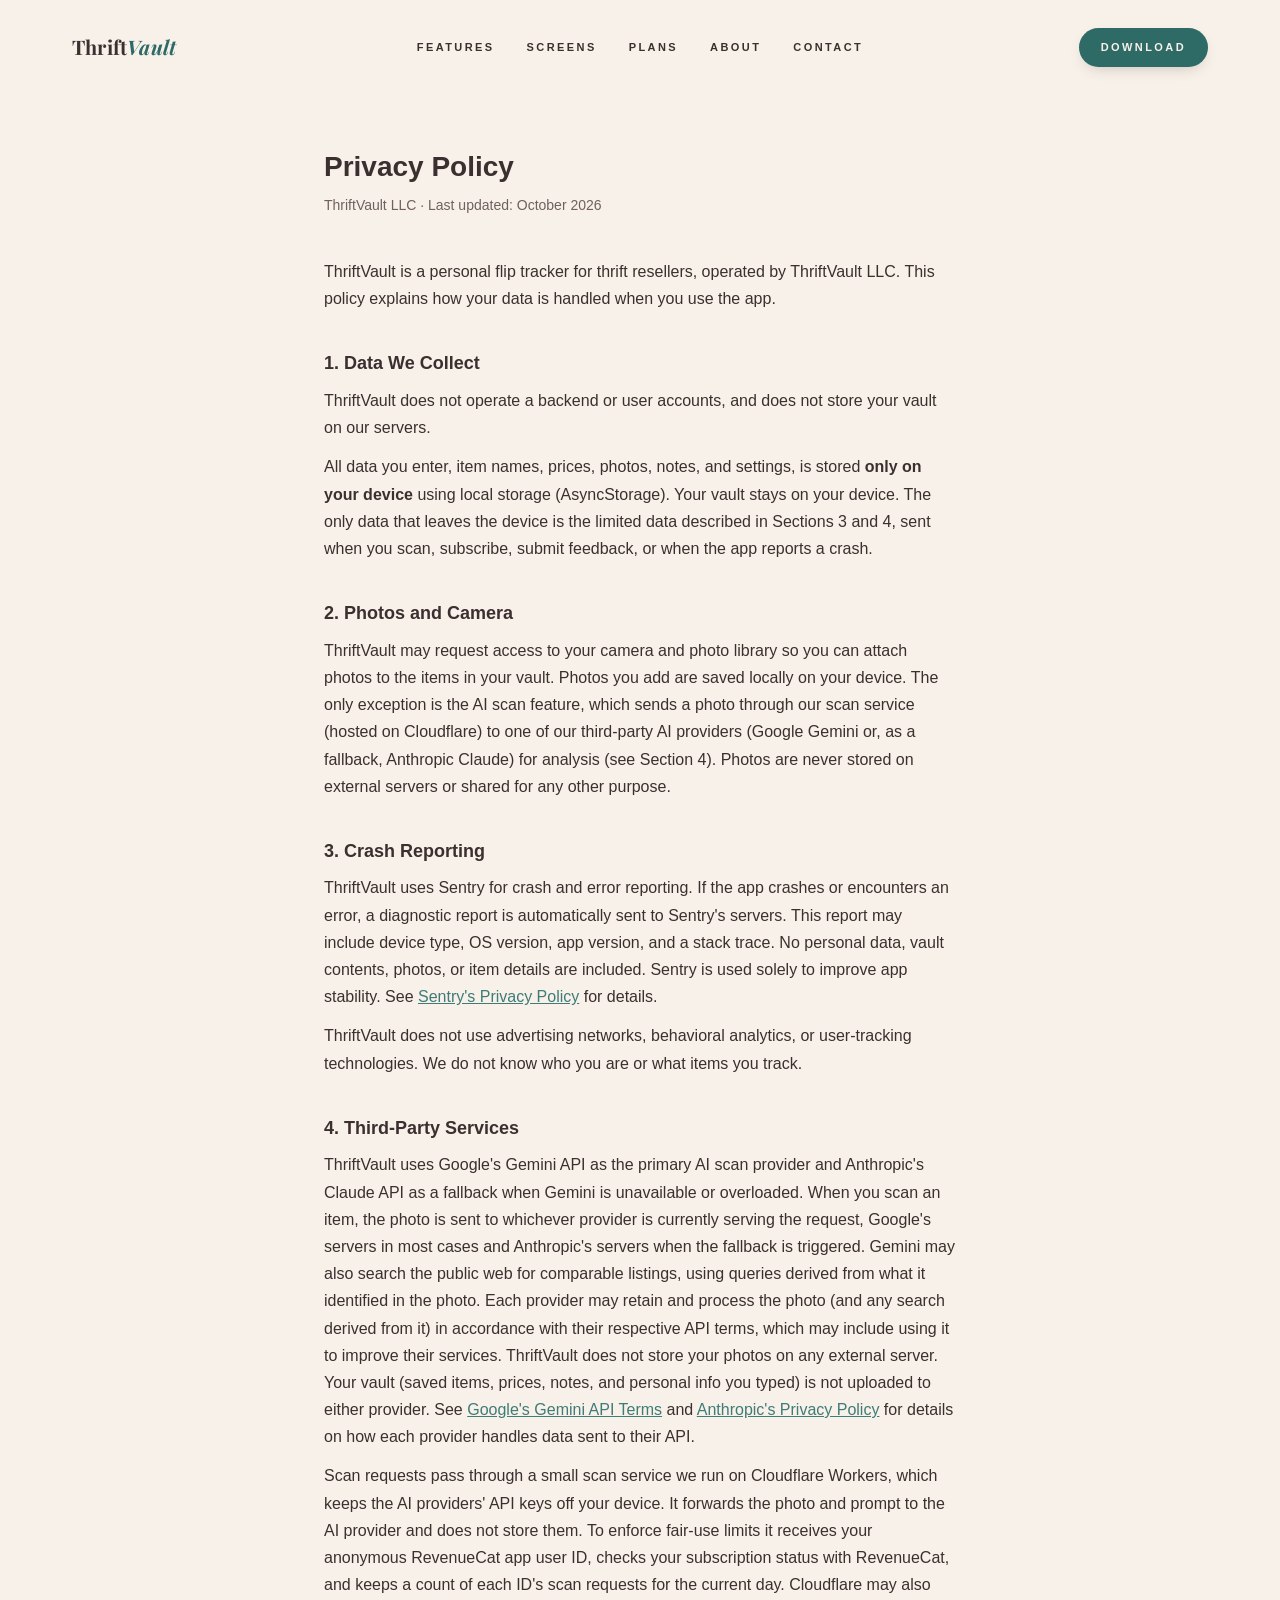
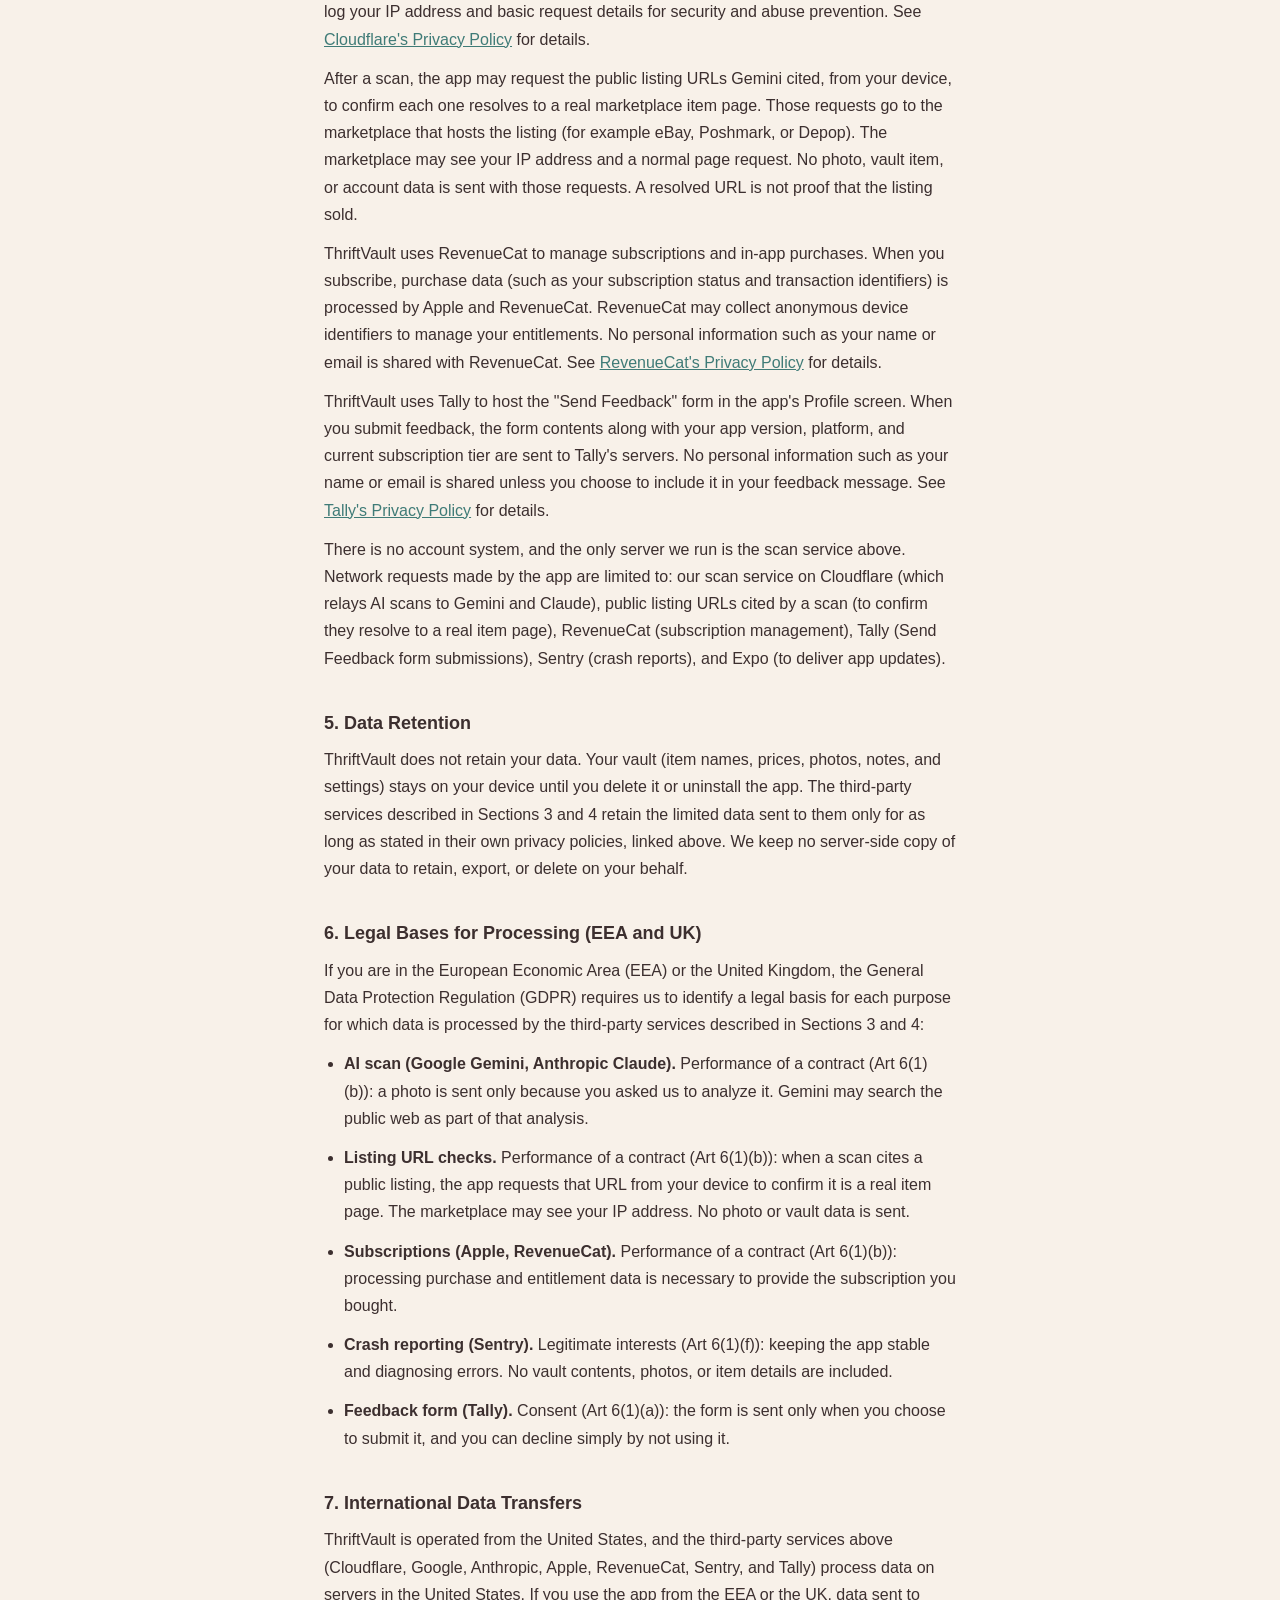
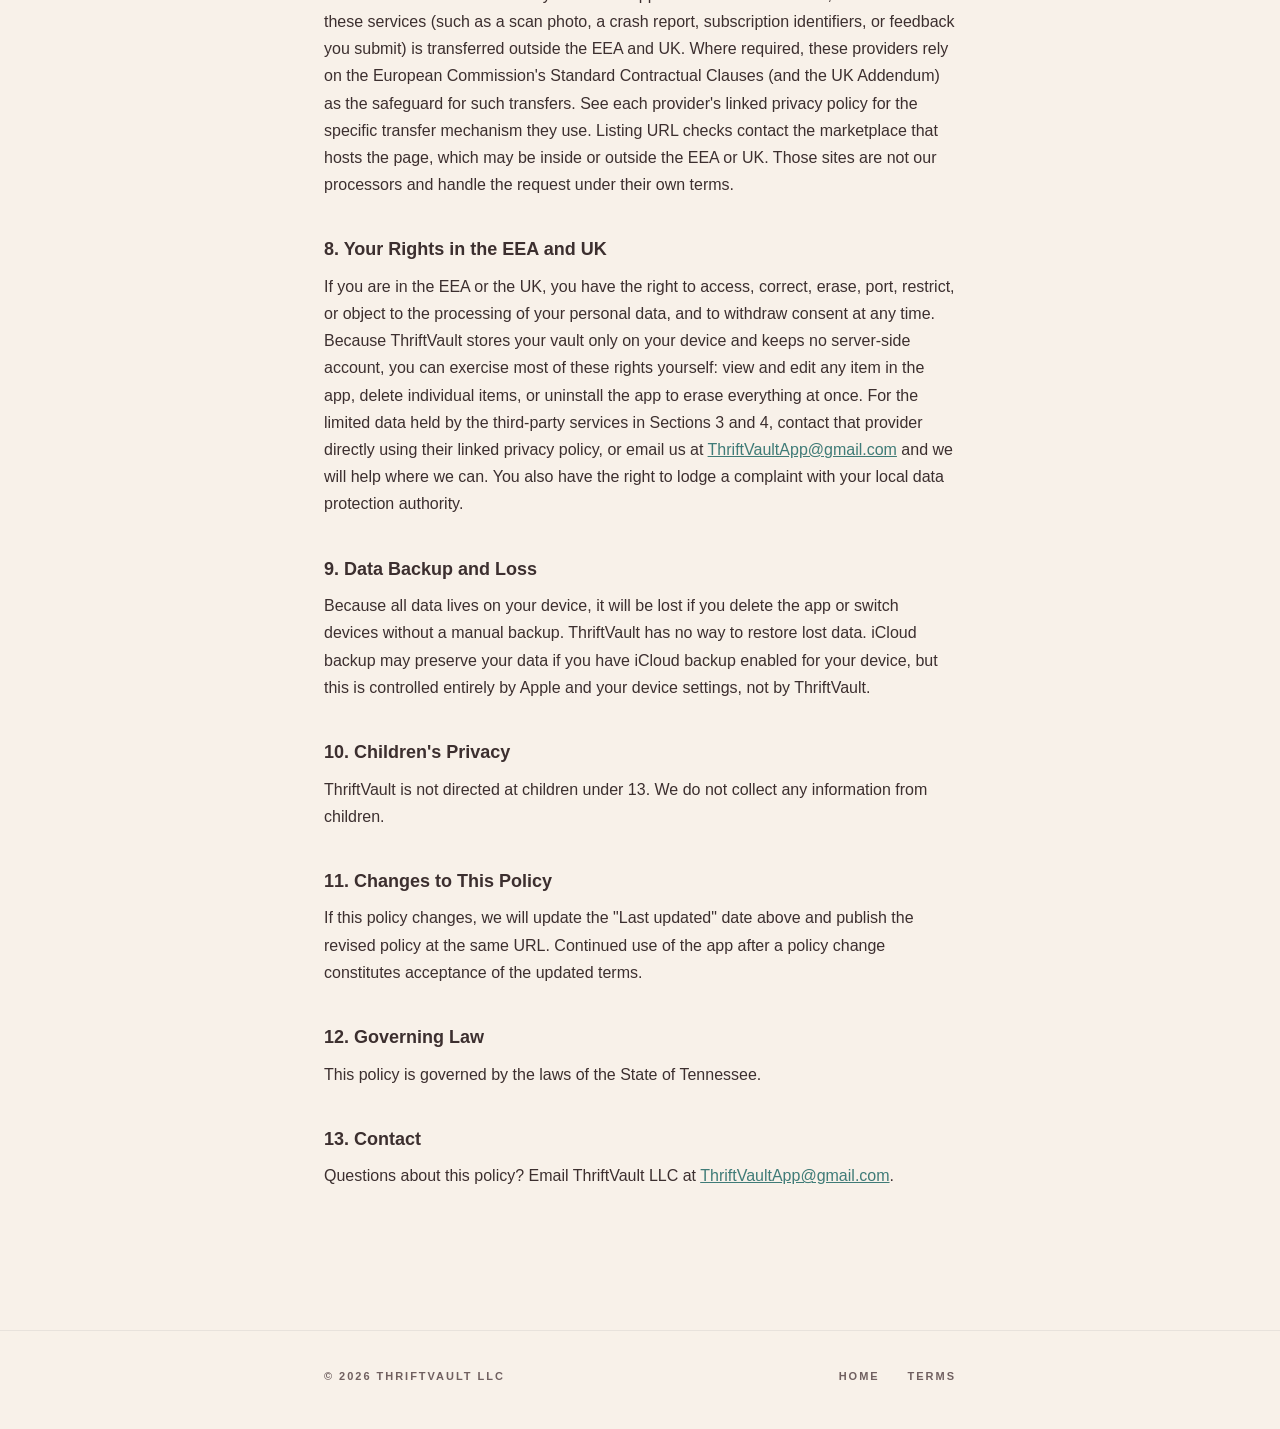
==== commit 64a76328: "Privacy policy: add Cloudflare scan service as a processor Co-Authored-By: Claude Opus 5.5 <noreply@" ====
--- a/privacy-policy/index.html
+++ b/privacy-policy/index.html
@@ -205,7 +205,7 @@
   </header>
   <div class="wrap">
     <h1>Privacy Policy</h1>
-    <p class="meta">ThriftVault LLC &middot; Last updated: September 2026</p>
+    <p class="meta">ThriftVault LLC &middot; Last updated: October 2026</p>
 
     <p>
       ThriftVault is a personal flip tracker for thrift resellers, operated by ThriftVault LLC.
@@ -223,9 +223,10 @@
     <p>
       ThriftVault may request access to your camera and photo library so you can attach photos to
       the items in your vault. Photos you add are saved locally on your device. The only exception
-      is the AI scan feature, which sends a photo to one of our third-party AI providers (Google
-      Gemini or, as a fallback, Anthropic Claude) for analysis (see Section 4). Photos are never
-      stored on external servers or shared for any other purpose.
+      is the AI scan feature, which sends a photo through our scan service (hosted on Cloudflare)
+      to one of our third-party AI providers (Google Gemini or, as a fallback, Anthropic Claude)
+      for analysis (see Section 4). Photos are never stored on external servers or shared for any
+      other purpose.
     </p>
 
     <h2>3. Crash Reporting</h2>
@@ -257,6 +258,15 @@
       for details on how each provider handles data sent to their API.
     </p>
     <p>
+      Scan requests pass through a small scan service we run on Cloudflare Workers, which keeps
+      the AI providers' API keys off your device. It forwards the photo and prompt to the AI
+      provider and does not store them. To enforce fair-use limits it receives your anonymous
+      RevenueCat app user ID, checks your subscription status with RevenueCat, and keeps a count
+      of each ID's scan requests for the current day. Cloudflare may also log your IP address and
+      basic request details for security and abuse prevention. See
+      <a href="https://www.cloudflare.com/privacypolicy/">Cloudflare's Privacy Policy</a> for details.
+    </p>
+    <p>
       After a scan, the app may request the public listing URLs Gemini cited, from your device,
       to confirm each one resolves to a real marketplace item page. Those requests go to the
       marketplace that hosts the listing (for example eBay, Poshmark, or Depop). The marketplace
@@ -279,8 +289,9 @@
       See <a href="https://tally.so/help/privacy-policy">Tally's Privacy Policy</a> for details.
     </p>
     <p>
-      There is no backend and no account system. Network requests made by the app are limited to:
-      the Gemini and Claude APIs (AI scans), public listing URLs cited by a scan (to confirm they
+      There is no account system, and the only server we run is the scan service above. Network
+      requests made by the app are limited to: our scan service on Cloudflare (which relays AI
+      scans to Gemini and Claude), public listing URLs cited by a scan (to confirm they
       resolve to a real item page), RevenueCat (subscription management), Tally (Send Feedback
       form submissions), Sentry (crash reports), and Expo (to deliver app updates).
     </p>
@@ -321,7 +332,7 @@
     <h2>7. International Data Transfers</h2>
     <p>
       ThriftVault is operated from the United States, and the third-party services above
-      (Google, Anthropic, Apple, RevenueCat, Sentry, and Tally) process data on servers in
+      (Cloudflare, Google, Anthropic, Apple, RevenueCat, Sentry, and Tally) process data on servers in
       the United States. If you use the app from the EEA or the UK, data sent to these
       services (such as a scan photo, a crash report, subscription identifiers, or feedback
       you submit) is transferred outside the EEA and UK. Where required, these providers rely
